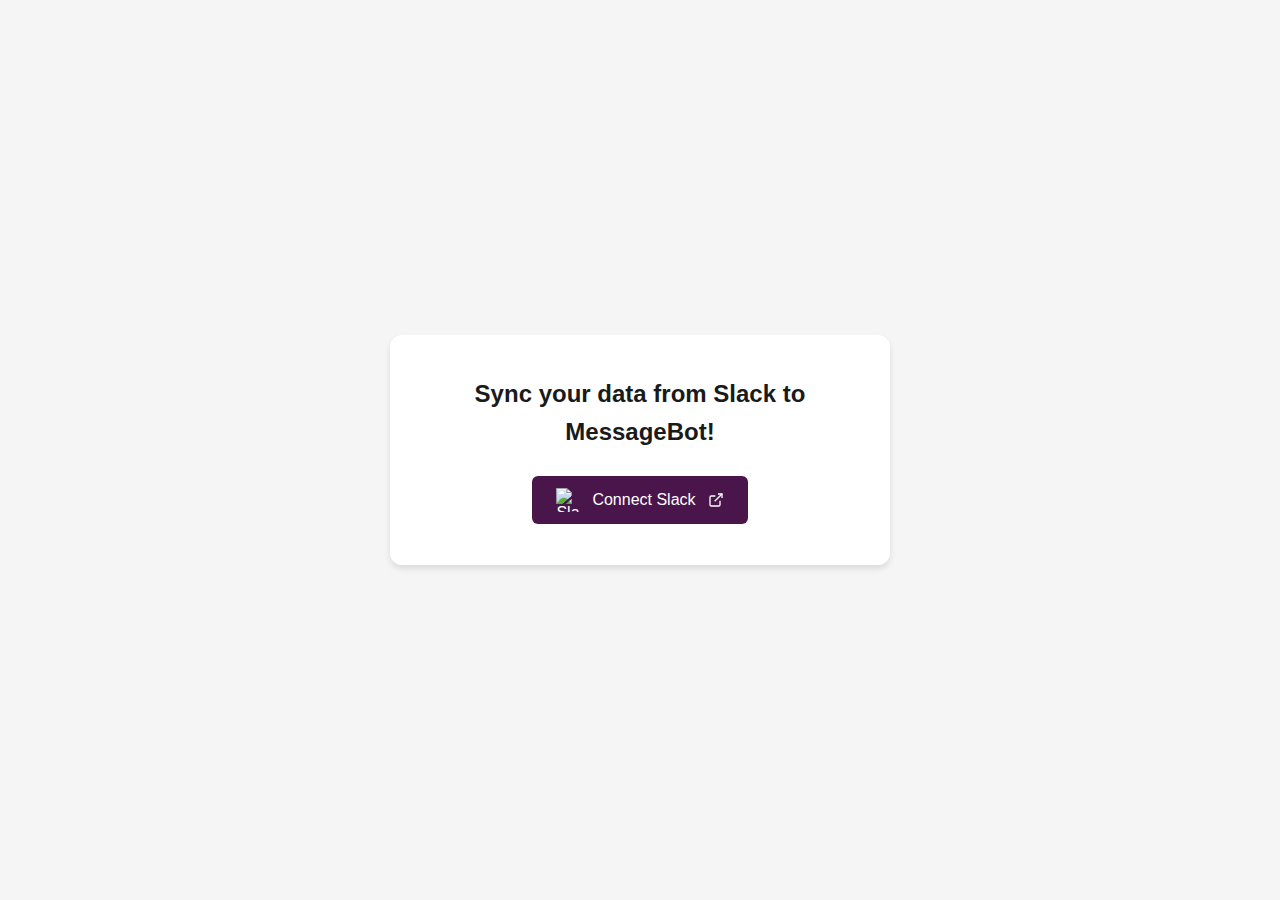
==== public/index.html @ 149fc3d1 "Implement demo app" ====
<!DOCTYPE html>
<html lang="en">
<head>
    <meta charset="UTF-8">
    <meta name="viewport" content="width=device-width, initial-scale=1.0">
    <title>MessageBot - Slack Integration</title>
    <link rel="stylesheet" href="styles.css">
</head>
<body>
    <div class="container">
        <div class="card">
            <h1>Sync your data from Slack to MessageBot!</h1>
            <button id="connectButton" class="connect-button">
                <img src="slack-logo.svg" alt="Slack" class="slack-logo">
                Connect Slack
                <svg class="external-link" width="24" height="24" viewBox="0 0 24 24" fill="none" stroke="currentColor" stroke-width="2">
                    <path d="M18 13v6a2 2 0 0 1-2 2H5a2 2 0 0 1-2-2V8a2 2 0 0 1 2-2h6"></path>
                    <polyline points="15 3 21 3 21 9"></polyline>
                    <line x1="10" y1="14" x2="21" y2="3"></line>
                </svg>
            </button>
        </div>
    </div>
    <script src="app.js"></script>
</body>
</html>
---- public/styles.css ----
* {
    margin: 0;
    padding: 0;
    box-sizing: border-box;
}

body {
    font-family: -apple-system, BlinkMacSystemFont, "Segoe UI", Roboto, Helvetica, Arial, sans-serif;
    background-color: #f5f5f5;
    color: #333;
    line-height: 1.6;
}

.container {
    min-height: 100vh;
    display: flex;
    justify-content: center;
    align-items: center;
    padding: 20px;
}

.card {
    background: white;
    padding: 40px;
    border-radius: 12px;
    box-shadow: 0 4px 6px rgba(0, 0, 0, 0.1);
    text-align: center;
    max-width: 500px;
    width: 100%;
}

h1 {
    font-size: 24px;
    margin-bottom: 24px;
    color: #1a1a1a;
}

.connect-button {
    display: inline-flex;
    align-items: center;
    gap: 12px;
    padding: 12px 24px;
    background-color: #4A154B;
    color: white;
    border: none;
    border-radius: 6px;
    font-size: 16px;
    cursor: pointer;
    transition: background-color 0.2s;
}

.connect-button:hover {
    background-color: #611f69;
}

.slack-logo {
    width: 24px;
    height: 24px;
}

.external-link {
    width: 16px;
    height: 16px;
}

#message {
    color: #666;
    margin-top: 12px;
}
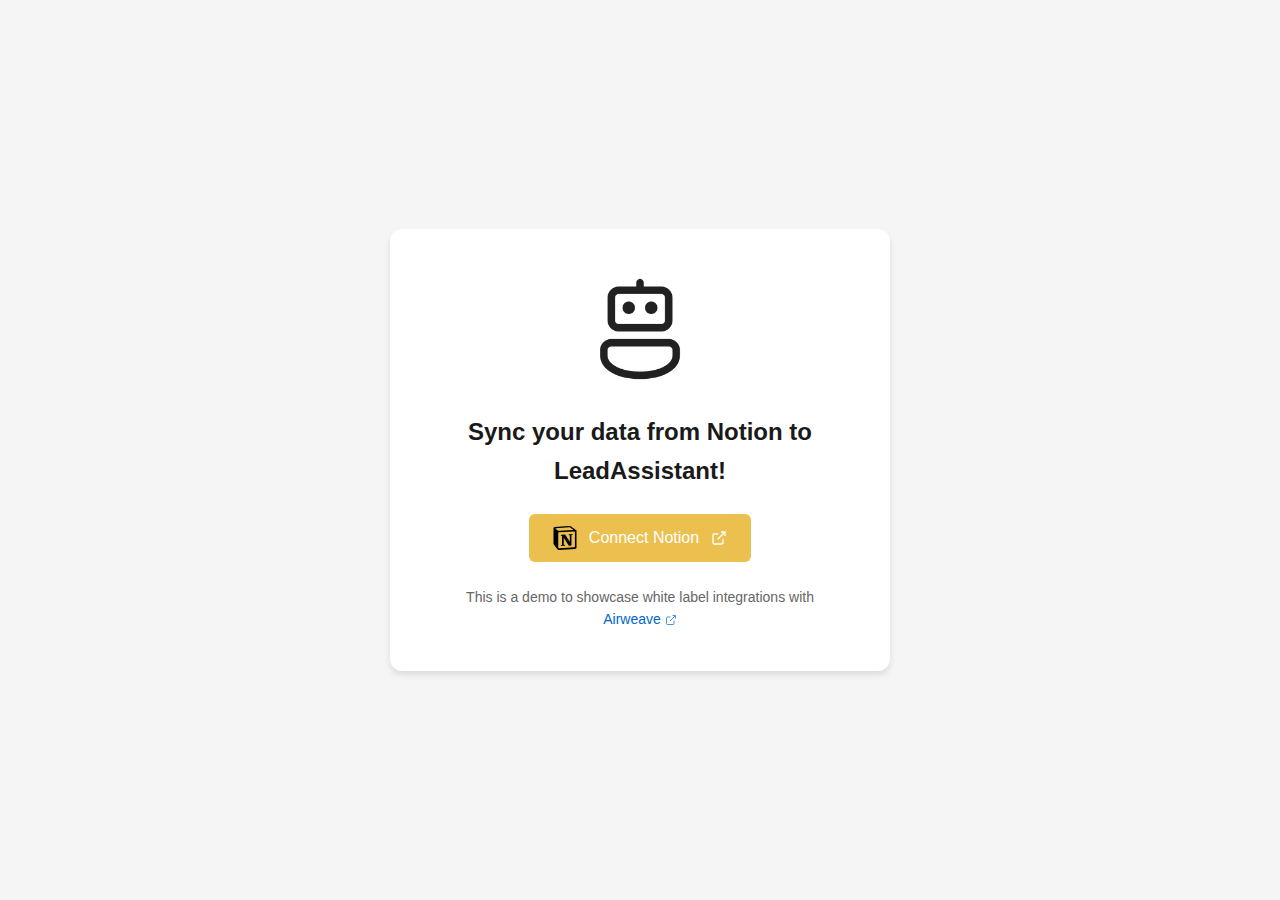
==== commit 30a96ce1: "fix: make use of notion auth" ====
--- a/public/index.html
+++ b/public/index.html
@@ -3,22 +3,35 @@
 <head>
     <meta charset="UTF-8">
     <meta name="viewport" content="width=device-width, initial-scale=1.0">
-    <title>MessageBot - Slack Integration</title>
+    <title>LeadAssistant - Notion Integration</title>
     <link rel="stylesheet" href="styles.css">
+    <link rel="icon" type="image/png" href="bot.png">
 </head>
 <body>
     <div class="container">
         <div class="card">
-            <h1>Sync your data from Slack to MessageBot!</h1>
+            <img src="bot.png" alt="Bot Logo" class="bot-logo" width="120" height="120">
+            <h1>Sync your data from Notion to LeadAssistant!</h1>
             <button id="connectButton" class="connect-button">
-                <img src="slack-logo.svg" alt="Slack" class="slack-logo">
-                Connect Slack
+                <img src="notion.svg" width="24" height="24" alt="Notion" class="notion-logo">
+                Connect Notion
                 <svg class="external-link" width="24" height="24" viewBox="0 0 24 24" fill="none" stroke="currentColor" stroke-width="2">
                     <path d="M18 13v6a2 2 0 0 1-2 2H5a2 2 0 0 1-2-2V8a2 2 0 0 1 2-2h6"></path>
                     <polyline points="15 3 21 3 21 9"></polyline>
                     <line x1="10" y1="14" x2="21" y2="3"></line>
                 </svg>
             </button>
+            <p class="footer-text">
+                This is a demo to showcase white label integrations with 
+                <a href="https://github.com/airweave-ai/airweave" target="_blank" rel="noopener noreferrer">
+                    Airweave
+                    <svg class="external-link-small" width="12" height="12" viewBox="0 0 24 24" fill="none" stroke="currentColor" stroke-width="2">
+                        <path d="M18 13v6a2 2 0 0 1-2 2H5a2 2 0 0 1-2-2V8a2 2 0 0 1 2-2h6"></path>
+                        <polyline points="15 3 21 3 21 9"></polyline>
+                        <line x1="10" y1="14" x2="21" y2="3"></line>
+                    </svg>
+                </a>
+            </p>
         </div>
     </div>
     <script src="app.js"></script>
--- a/public/styles.css
+++ b/public/styles.css
@@ -40,7 +40,7 @@
     align-items: center;
     gap: 12px;
     padding: 12px 24px;
-    background-color: #4A154B;
+    background-color: #ecc04f;
     color: white;
     border: none;
     border-radius: 6px;
@@ -50,13 +50,9 @@
 }
 
 .connect-button:hover {
-    background-color: #611f69;
+    background-color: rgb(169, 139, 22);
 }
 
-.slack-logo {
-    width: 24px;
-    height: 24px;
-}
 
 .external-link {
     width: 16px;
@@ -66,4 +62,34 @@
 #message {
     color: #666;
     margin-top: 12px;
+}
+
+.bot-logo {
+    margin-bottom: 24px;
+    display: block;
+    margin-left: auto;
+    margin-right: auto;
+}
+
+.footer-text {
+    margin-top: 24px;
+    font-size: 14px;
+    color: #666;
+    text-align: center;
+}
+
+.footer-text a {
+    color: #0066cc;
+    text-decoration: none;
+    display: inline-flex;
+    align-items: center;
+    gap: 4px;
+}
+
+.footer-text a:hover {
+    text-decoration: underline;
+}
+
+.external-link-small {
+    opacity: 0.7;
 } 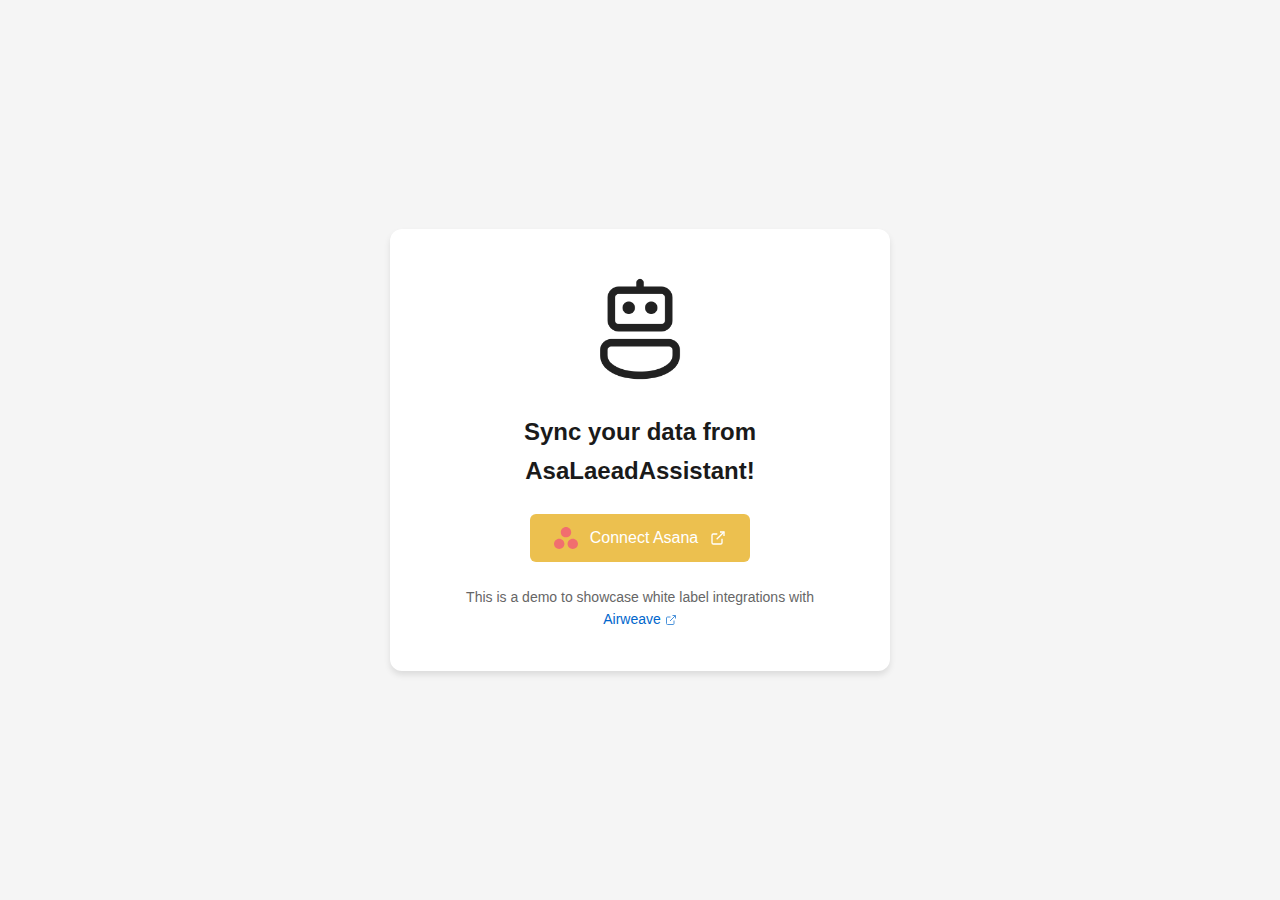
==== commit dc3625c7: "feat: switch to asana" ====
--- a/public/index.html
+++ b/public/index.html
@@ -3,7 +3,7 @@
 <head>
     <meta charset="UTF-8">
     <meta name="viewport" content="width=device-width, initial-scale=1.0">
-    <title>LeadAssistant - Notion Integration</title>
+    <title>LeadAssistant - Asana Integration</title>
     <link rel="stylesheet" href="styles.css">
     <link rel="icon" type="image/png" href="bot.png">
 </head>
@@ -11,10 +11,10 @@
     <div class="container">
         <div class="card">
             <img src="bot.png" alt="Bot Logo" class="bot-logo" width="120" height="120">
-            <h1>Sync your data from Notion to LeadAssistant!</h1>
+            <h1>Sync your data from AsaLaeadAssistant!</h1>
             <button id="connectButton" class="connect-button">
-                <img src="notion.svg" width="24" height="24" alt="Notion" class="notion-logo">
-                Connect Notion
+                <img src="asana.svg" width="24" height="24" alt="Asana" class="asana-logo">
+                Connect Asana
                 <svg class="external-link" width="24" height="24" viewBox="0 0 24 24" fill="none" stroke="currentColor" stroke-width="2">
                     <path d="M18 13v6a2 2 0 0 1-2 2H5a2 2 0 0 1-2-2V8a2 2 0 0 1 2-2h6"></path>
                     <polyline points="15 3 21 3 21 9"></polyline>
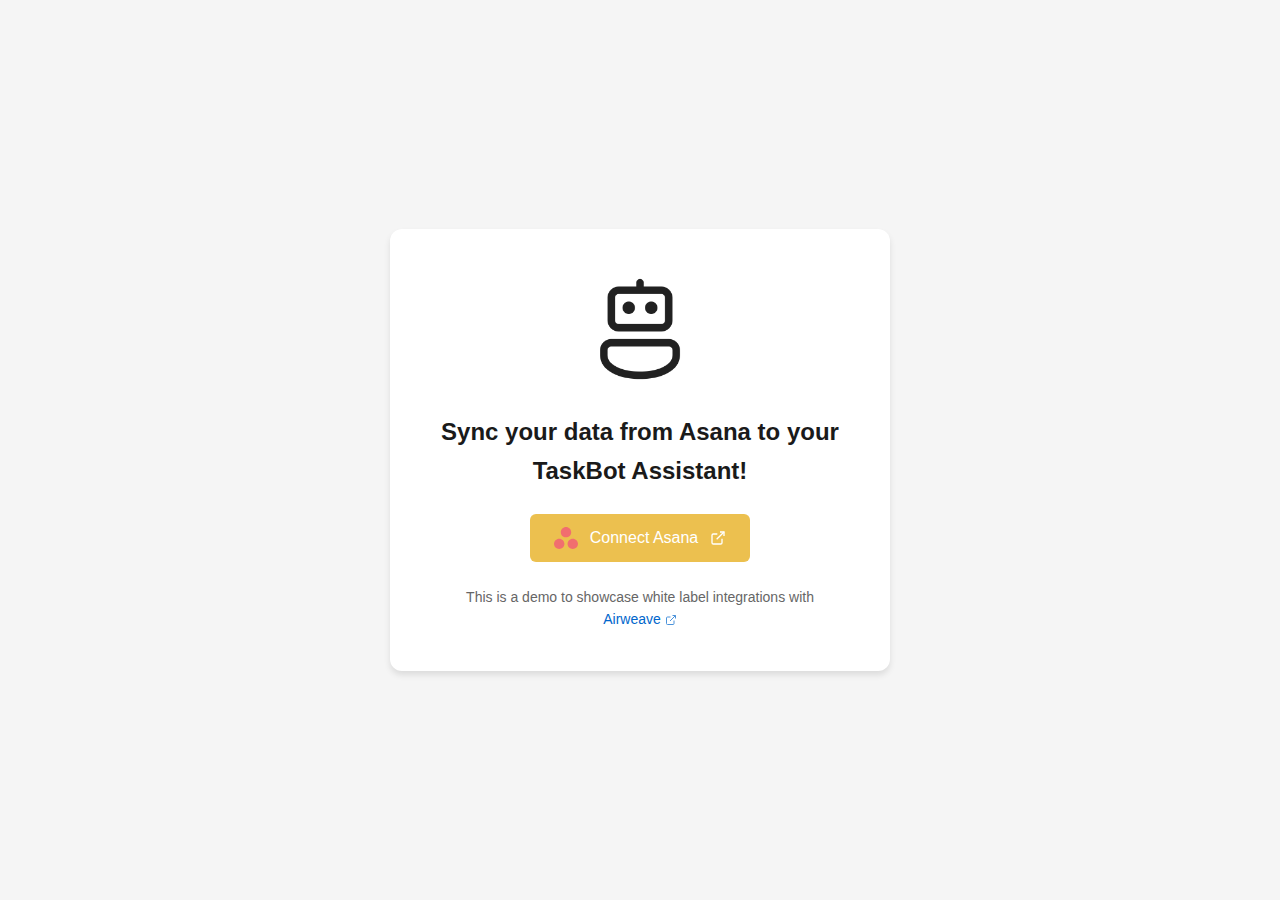
==== commit 84945b2e: "feat: remove last kinks for asana" ====
--- a/public/index.html
+++ b/public/index.html
@@ -3,7 +3,7 @@
 <head>
     <meta charset="UTF-8">
     <meta name="viewport" content="width=device-width, initial-scale=1.0">
-    <title>LeadAssistant - Asana Integration</title>
+    <title>TaskBot - Asana Integration</title>
     <link rel="stylesheet" href="styles.css">
     <link rel="icon" type="image/png" href="bot.png">
 </head>
@@ -11,7 +11,7 @@
     <div class="container">
         <div class="card">
             <img src="bot.png" alt="Bot Logo" class="bot-logo" width="120" height="120">
-            <h1>Sync your data from AsaLaeadAssistant!</h1>
+            <h1>Sync your data from Asana to your TaskBot Assistant!</h1>
             <button id="connectButton" class="connect-button">
                 <img src="asana.svg" width="24" height="24" alt="Asana" class="asana-logo">
                 Connect Asana
